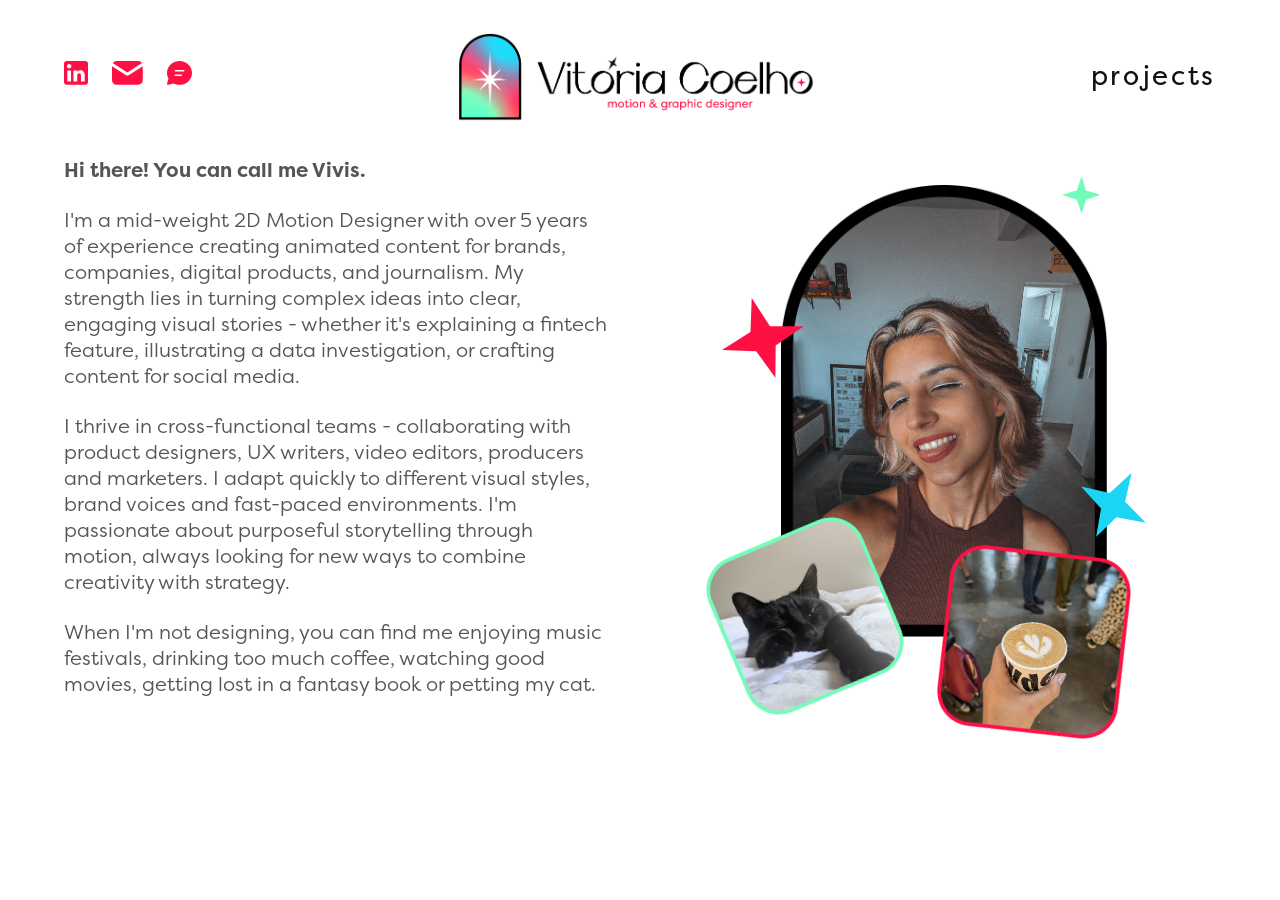
==== about.html @ 8d6faa3f "Initial commit with optimized assets" ====
<!DOCTYPE html>
<html lang="en">
<head>
  <meta charset="UTF-8">
  <meta name="viewport" content="width=device-width, initial-scale=1.0">
  <title>About | Vitoria Coelho</title>
  <link rel="stylesheet" href="style.css">
</head>
<body>
  <!-- Header / Navigation -->
  <header>
    <div class="social-icons">
      <a href="https://www.linkedin.com/in/vitoriacoelho" target="_blank" class="interactive">
        <img src="./ASSETS/VECTORS/icon_linkedin.svg" alt="LinkedIn">
      </a>
      <a href="mailto:vitoria.rcoelho@gmail.com" class="interactive">
        <img src="./ASSETS/VECTORS/icon_email.svg" alt="Email">
      </a>
      <a href="https://wa.me/5511913074747" target="_blank" class="interactive">
        <img src="./ASSETS/VECTORS/icon_message.svg" alt="Chat">
      </a>
    </div>
    <a href="index.html" class="logo">
      <img src="./ASSETS/IMAGES/logo site.png" alt="Vitoria Coelho Logo">
    </a>
    <nav>
      <a href="projects.html">Projects</a>
    </nav>
  </header>

  <main class="container">
    <section class="about-section">
      
      <!-- Text on the left -->
      <div class="about-text">
        <p class="intro-bold">Hi there! You can call me Vivis.</p>
        <p>I'm a mid-weight 2D Motion Designer with over 5 years of experience creating animated content for brands, companies, digital products, and journalism. My strength lies in turning complex ideas into clear, engaging visual stories - whether it's explaining a fintech feature, illustrating a data investigation, or crafting content for social media.</p>
        <p>I thrive in cross-functional teams - collaborating with product designers, UX writers, video editors, producers and marketers. I adapt quickly to different visual styles, brand voices and fast-paced environments. I'm passionate about purposeful storytelling through motion, always looking for new ways to combine creativity with strategy.</p>
        <p>When I'm not designing, you can find me enjoying music festivals, drinking too much coffee, watching good movies, getting lost in a fantasy book or petting my cat.</p>
        
      </div>
      
      <!-- Photos on the right -->
      <div class="about-images-container">
        <div class="collage-wrapper">
          <!-- Vitoria's photo at the back (upper on page via CSS) -->
          <img src="./ASSETS/IMAGES/photo_ABOUT-me.png" alt="Vitoria Coelho" class="img-vitoria interactive">
          
          <!-- Coffee and Cat photos overlapping at the foot -->
          <img src="./ASSETS/IMAGES/photo_ABOUT-Coffee.png" alt="Coffee" class="img-coffee interactive">
          <img src="./ASSETS/IMAGES/photo_ABOUT-Cat.png" alt="My Cat" class="img-cat interactive">
          
          <!-- Stars exactly placed based on reference coordinates -->
          <img src="./ASSETS/VECTORS/star_ABOUT-red.svg" alt="Star" class="star-deco star-red">
          <img src="./ASSETS/VECTORS/star_ABOUT-green.svg" alt="Star" class="star-deco star-green">
          <img src="./ASSETS/VECTORS/star_ABOUT-blue.svg" alt="Star" class="star-deco star-blue">
        </div>
      </div>
      
    </section>
  </main>

  <script src="main.js"></script>
</body>
</html>
---- style.css ----
@font-face {
  font-family: 'Filson Pro';
  src: url('./ASSETS/FONTS/FilsonProBook.otf') format('opentype');
  font-weight: 300;
  font-style: normal;
}

@font-face {
  font-family: 'Filson Pro';
  src: url('./ASSETS/FONTS/FilsonProRegular.otf') format('opentype');
  font-weight: 400;
  font-style: normal;
}

@font-face {
  font-family: 'Filson Pro';
  src: url('./ASSETS/FONTS/FilsonProMedium.otf') format('opentype');
  font-weight: 500;
  font-style: normal;
}

@font-face {
  font-family: 'Filson Pro';
  src: url('./ASSETS/FONTS/FilsonProBold.otf') format('opentype');
  font-weight: 700;
  font-style: normal;
}

@font-face {
  font-family: 'Filson Pro';
  src: url('./ASSETS/FONTS/FilsonProBlack.otf') format('opentype');
  font-weight: 800;
  font-style: normal;
}

:root {
  --accent-color: #FF1044;
  --bg-color: #ffffff;
  /* User requested white background */
  --text-color: #111111;
  --text-muted: #555555;
  --glass-bg: rgba(255, 255, 255, 0.6);
  --glass-border: rgba(0, 0, 0, 0.1);
  --font-main: 'Filson Pro', sans-serif;
  --transition: all 0.3s cubic-bezier(0.25, 0.8, 0.25, 1);
}

* {
  margin: 0;
  padding: 0;
  box-sizing: border-box;
}

body {
  font-family: var(--font-main);
  background-color: var(--bg-color);
  color: var(--text-color);
  overflow-x: hidden;
  line-height: 1.6;
  cursor: url('./ASSETS/VECTORS/Star_cursor.svg') 31 34, auto;
}

a,
button,
.interactive {
  cursor: url('./ASSETS/VECTORS/Star_cursor.svg') 31 34, pointer;
}

h1,
h2,
h3,
h4 {
  font-weight: 800;
  line-height: 1.1;
  text-transform: uppercase;
}

h1 {
  font-size: clamp(3rem, 8vw, 6rem);
  letter-spacing: -0.02em;
}

h2 {
  font-size: clamp(2rem, 5vw, 4rem);
}

p {
  font-size: clamp(1rem, 1.5vw, 1.2rem);
  font-weight: 400;
  color: var(--text-muted);
}

.container {
  padding: 90px 5% 50px;
  max-width: 1400px;
  margin: 0 auto;
}

/* Header / Nav */
header {
  position: fixed;
  top: 0;
  left: 0;
  width: 100%;
  padding: 2rem 5%;
  display: grid;
  grid-template-columns: 1fr auto 1fr;
  align-items: center;
  z-index: 100;
  /* Since background is white, we don't need difference blend mode unless requested */
  background: rgba(255, 255, 255, 0.9);
  backdrop-filter: blur(10px);
}

.logo {
  grid-column: 2;
  text-align: center;
  display: flex;
  justify-content: center;
  align-items: center;
  text-decoration: none;
}

.logo img {
  height: 90px;
  width: auto;
}

.social-icons {
  display: flex;
  gap: 1.5rem;
  align-items: center;
  grid-column: 1;
  justify-self: start;
}

.social-icons img {
  height: 24px;
  width: auto;
  transition: transform 0.3s ease;
}

.social-icons a:hover img {
  transform: scale(1.1);
}

nav {
  grid-column: 3;
  justify-self: end;
  display: flex;
  gap: 2rem;
}

nav a {
  font-family: 'Filson Pro', sans-serif;
  color: var(--text-color);
  text-decoration: none;
  font-weight: normal;
  text-transform: lowercase;
  font-size: 20pt;
  letter-spacing: 0.1em;
  transition: var(--transition);
  position: relative;
}

nav a::after {
  content: '';
  position: absolute;
  left: 0;
  bottom: -4px;
  width: 0%;
  height: 2px;
  background-color: var(--accent-color);
  transition: var(--transition);
}

nav a:hover::after {
  width: 100%;
}

nav a:hover {
  color: var(--accent-color);
}

/* Background Video */
.video-bg {
  position: fixed;
  top: 0;
  left: 0;
  width: 100vw;
  height: 100vh;
  object-fit: cover;
  z-index: -1;
}

/* Homepage Centered UI */
.homepage-center {
  position: absolute;
  top: 50%;
  left: 50%;
  transform: translate(-50%, -50%);
  display: flex;
  flex-direction: column;
  align-items: center;
  justify-content: center;
  text-align: center;
  z-index: 10;
}

.portal-link {
  display: flex;
  flex-direction: column;
  align-items: center;
  text-decoration: none;
  transition: transform 0.3s ease;
}

.portal-link:hover {
  transform: scale(1.05);
}

.portal-link img.click-me {
  margin-top: 1rem;
}

/* Projects Folder Layout */
.reel-container {
  width: 100%;
  max-width: 900px;
  margin: 0 auto 4rem auto;
  aspect-ratio: 16/9;
  border-radius: 12px;
  overflow: hidden;
  box-shadow: 0 10px 30px rgba(0, 0, 0, 0.1);
}

.reel-container video {
  width: 100%;
  height: 100%;
  object-fit: cover;
}

.folders-grid {
  display: grid;
  grid-template-columns: repeat(3, 1fr);
  gap: 4rem 2rem;
  max-width: 1920px;
  margin: 0 auto;
  padding-bottom: 5rem;
}

.folder-item {
  display: block;
  text-decoration: none;
  width: 100%;
  max-width: 500px;
  margin: 0 auto;
  position: relative;
  overflow: visible;
}

.folder-main {
  position: relative;
  width: 100%;
  display: flex;
  flex-direction: column;
  transition: transform 0.4s cubic-bezier(0.4, 0, 0.2, 1);
}

.folder-item:hover .folder-main {
  transform: scale(1.04);
}

.category-tag {
  position: absolute;
  bottom: calc(100% - 1px);
  right: 5%;
  width: 31.3%;
  aspect-ratio: 176 / 55;
  z-index: -1;
  transform: translateY(100%);
  opacity: 0;
  transition: all 0.4s cubic-bezier(0.4, 0, 0.2, 1);
}

.folder-item:hover .category-tag {
  transform: translateY(0);
  opacity: 1;
}

.category-tag img {
  width: 100%;
  height: 100%;
  display: block;
}

.category-tag span {
  position: absolute;
  top: 50%;
  left: 50%;
  transform: translate(-50%, -50%);
  color: #FF1044;
  font-weight: 700;
  font-size: clamp(0.6rem, 0.8vw, 0.9rem);
  white-space: nowrap;
}

.name-tag {
  position: relative;
  width: 58.5%;
  aspect-ratio: 329 / 57;
  z-index: 3;
  margin-bottom: -1px;
}

.name-tag img {
  width: 100%;
  height: 100%;
  display: block;
}

.name-tag span {
  position: absolute;
  top: 50%;
  left: 50%;
  transform: translate(-50%, -50%);
  color: #ffffff;
  font-family: 'Filson Pro', sans-serif;
  font-weight: 700;
  font-size: clamp(0.55rem, 0.8vw, 0.95rem);
  white-space: nowrap;
}

.folder-body {
  position: relative;
  width: 100%;
  aspect-ratio: 562 / 366;
  z-index: 3;
}

.folder-shape-bg {
  position: absolute;
  top: 0;
  left: 0;
  width: 100%;
  height: 100%;
  display: block;
  z-index: 1;
  filter: drop-shadow(0px 10px 15px rgba(0, 0, 0, 0.1));
}

.folder-thumb-container {
  position: absolute;
  top: 1px;
  left: 1px;
  width: calc(100% - 2px);
  height: calc(100% - 2px);
  z-index: 2;
  -webkit-mask-image: url('./ASSETS/VECTORS/folder_shape.svg');
  -webkit-mask-size: 100% 100%;
  mask-image: url('./ASSETS/VECTORS/folder_shape.svg');
  mask-size: 100% 100%;
}

.folder-thumb-container img {
  width: 100%;
  height: 100%;
  object-fit: cover;
}

/* About Page composition */
.about-section {
  display: grid;
  grid-template-columns: 1fr 1fr;
  gap: 4rem;
  padding-top: 7.5vh;
  align-items: flex-start;
}

/* Left: text */
.about-text {
  text-align: left;
}

.about-text h1 {
  color: var(--accent-color);
  margin-bottom: 1.5rem;
}

.about-text p {
  font-size: 15pt;
  font-weight: 300;
  margin-bottom: 1.5rem;
  line-height: 1.3;
}

.about-text p.intro-bold {
  font-weight: 700;
}

/* Right: image collage */
.about-images-container {
  width: 100%;
  display: flex;
  justify-content: center;
  align-items: flex-start;
}

.collage-wrapper {
  position: relative;
  width: 60%;
  margin-top: 5%;
  overflow: visible;
}

.img-vitoria {
  position: relative;
  width: 100%;
  border-radius: 20px;
  z-index: 1;
  display: block;
}

.img-cat {
  position: absolute;
  bottom: -16%;
  left: -21%;
  width: 57%;
  border-radius: 12px;
  z-index: 5;
  transform: rotate(-10deg);
  transition: transform 0.3s ease;
}

.img-cat:hover {
  transform: rotate(-10deg) scale(1.08);
  z-index: 10;
}

.img-coffee {
  position: absolute;
  bottom: -24%;
  right: -9%;
  width: 63%;
  border-radius: 12px;
  z-index: 6;
  transform: rotate(-8deg);
  transition: transform 0.3s ease;
}

.img-coffee:hover {
  transform: rotate(0deg) scale(1.08);
  z-index: 10;
}

.star-deco {
  position: absolute;
  z-index: 3;
  transition: transform 0.5s ease-in-out;
}

.star-deco:hover {
  transform: rotate(360deg);
}

/* Extracted from SVG coordinates */
.star-red {
  width: 25%;
  top: 25%;
  left: -18%;
}

.star-green {
  width: 12%;
  top: -2%;
  right: 2%;
}

.star-blue {
  width: 20%;
  bottom: 22%;
  right: -12%;
}

/* Responsive */
@media (max-width: 768px) {
  .about-section {
    grid-template-columns: 1fr;
  }

  .about-images-container {
    min-height: 500px;
    margin-top: 2rem;
  }

  .img-vitoria {
    top: 200px;
  }
}
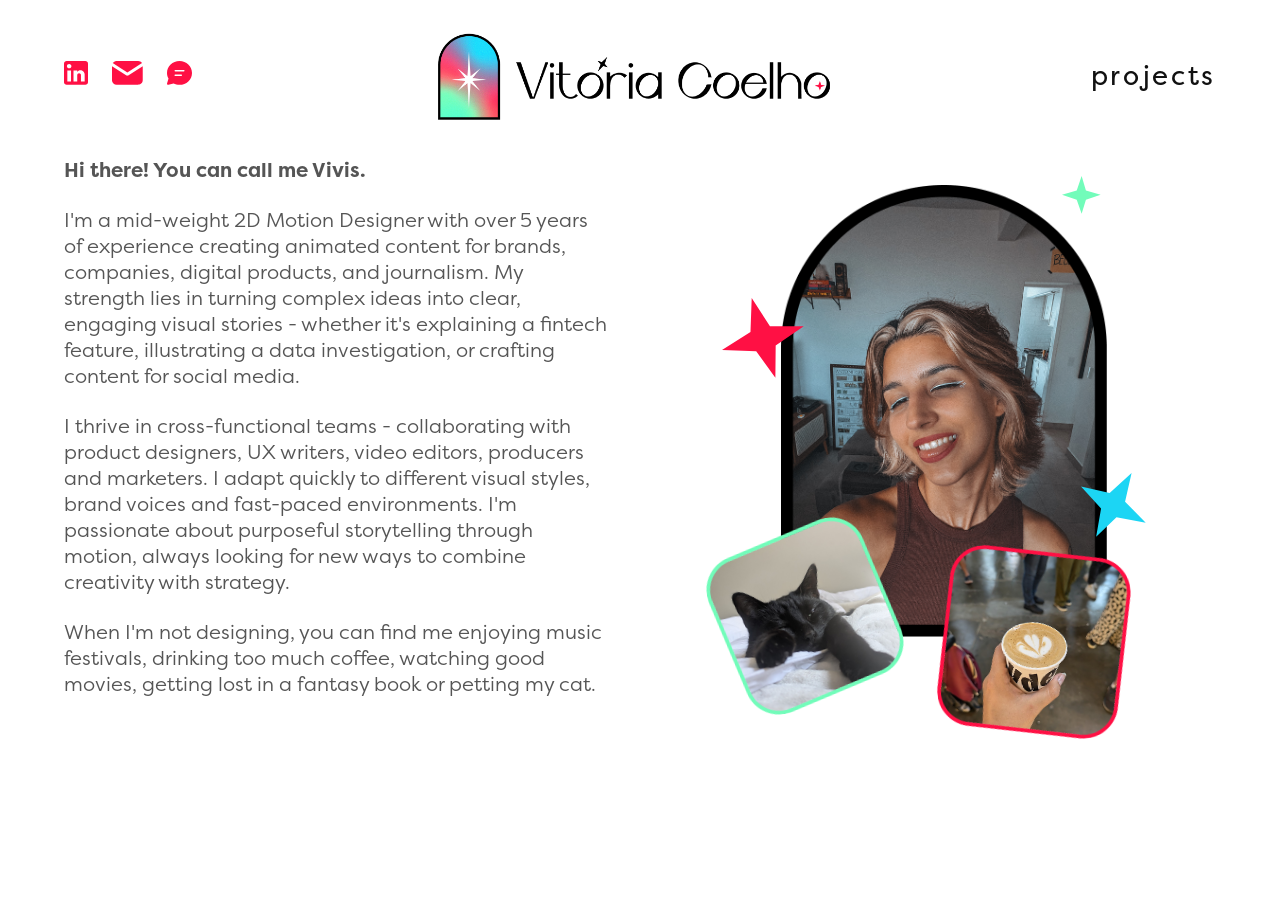
==== commit a7103284: "Update layouts, media grids, and video controls" ====
--- a/about.html
+++ b/about.html
@@ -20,7 +20,7 @@
         <img src="./ASSETS/VECTORS/icon_message.svg" alt="Chat">
       </a>
     </div>
-    <a href="index.html" class="logo">
+    <a href="projects.html" class="logo">
       <img src="./ASSETS/IMAGES/logo site.png" alt="Vitoria Coelho Logo">
     </a>
     <nav>
--- a/style.css
+++ b/style.css
@@ -496,4 +496,124 @@
   .img-vitoria {
     top: 200px;
   }
+}
+
+/* Project Page Layout */
+.project-page-section {
+  padding-top: 7.5vh;
+  padding-bottom: 5vh;
+  display: flex;
+  flex-direction: column;
+  align-items: center;
+}
+
+.project-main-title {
+  font-size: clamp(1.875rem, 4vw, 3.375rem);
+  text-transform: none;
+  color: var(--text-color);
+  margin-bottom: 3rem;
+  font-weight: 800;
+  text-align: center;
+}
+
+.project-info-layout {
+  display: flex;
+  width: 100%;
+  gap: 24px;
+  margin-bottom: 4rem;
+  align-items: stretch;
+}
+
+.project-details-box {
+  flex: 1;
+  position: relative;
+  background: url('./ASSETS/VECTORS/boundingBox_PROJECTS.svg') no-repeat center;
+  background-size: 100% 100%;
+  min-height: 220px;
+  display: flex;
+  align-items: center;
+}
+
+.details-content {
+  padding: 30px 40px;
+  width: 100%;
+}
+
+.details-content p {
+  color: var(--text-color);
+  font-size: clamp(0.85rem, 1vw, 1rem);
+  margin-bottom: 0.8rem;
+  line-height: 1.4;
+}
+
+.details-content p strong {
+  font-weight: 700;
+}
+
+.project-browser-box {
+  flex: 2;
+  position: relative;
+  background: url('./ASSETS/VECTORS/boxBrowser_PROJECTS.svg') no-repeat center;
+  background-size: 100% 100%;
+  min-height: 220px;
+}
+
+.browser-content {
+  padding: 50px 40px 30px 40px; 
+  width: 100%;
+  height: 100%;
+  display: flex;
+  align-items: center;
+}
+
+.browser-content p {
+  color: var(--text-color);
+  font-size: clamp(0.85rem, 1vw, 1rem);
+  line-height: 1.6;
+}
+
+.project-media-grid {
+  width: 100%;
+  display: grid;
+  grid-template-columns: repeat(2, 1fr);
+  gap: 24px;
+}
+
+.media-item {
+  background: #D9D9D9;
+  border-radius: 16px;
+  overflow: hidden;
+  width: 100%;
+  aspect-ratio: 16 / 9; /* gives nice rectangular proportions */
+}
+
+.media-item.full-width {
+  grid-column: 1 / -1;
+  aspect-ratio: 16 / 9; /* 1920x1080 aspect ratio */
+}
+
+/* Specific Layouts */
+.project-media-grid.layout-hero-left {
+  grid-template-columns: 1fr 1fr 1fr;
+}
+.layout-hero-left .media-item:first-child {
+  grid-column: 1 / 2;
+  grid-row: 1 / 3;
+  aspect-ratio: auto;
+  height: 100%;
+}
+.layout-hero-left .media-item {
+  aspect-ratio: 16 / 9;
+}
+
+@media (max-width: 900px) {
+  .project-info-layout {
+    flex-direction: column;
+  }
+  .project-media-grid {
+    grid-template-columns: 1fr;
+  }
+  .media-item.full-width {
+    aspect-ratio: 16 / 9;
+  }
 }
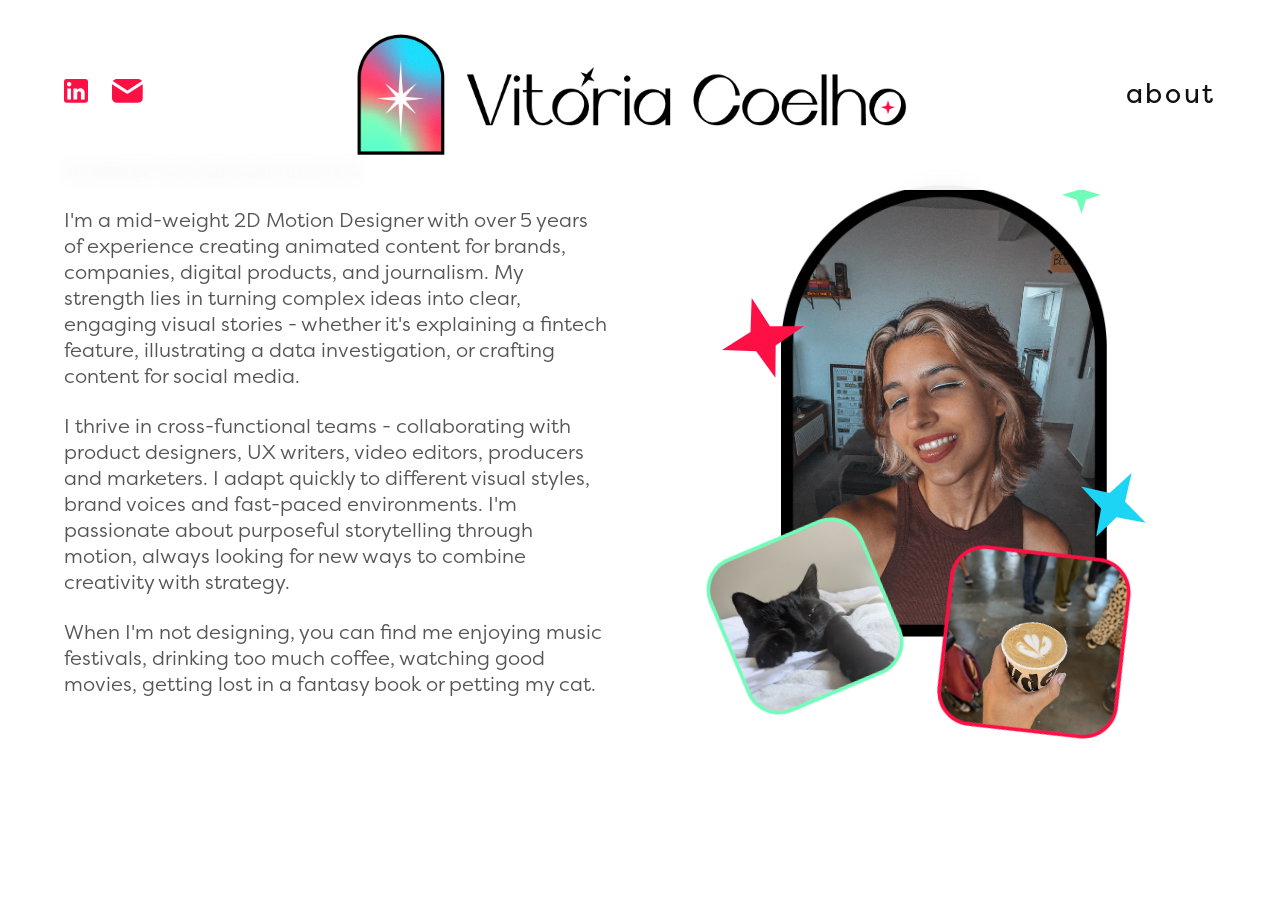
==== commit be20abe2: "feat: mobile responsive overhaul — CSS browser box, scroll animations, layout fixes - Recreated brow" ====
--- a/about.html
+++ b/about.html
@@ -13,20 +13,38 @@
       <a href="https://www.linkedin.com/in/vitoriacoelho" target="_blank" class="interactive">
         <img src="./ASSETS/VECTORS/icon_linkedin.svg" alt="LinkedIn">
       </a>
-      <a href="mailto:vitoria.rcoelho@gmail.com" class="interactive">
+      <a href="#" onclick="copyEmail(event)" class="interactive email-copy-container">
         <img src="./ASSETS/VECTORS/icon_email.svg" alt="Email">
-      </a>
-      <a href="https://wa.me/5511913074747" target="_blank" class="interactive">
-        <img src="./ASSETS/VECTORS/icon_message.svg" alt="Chat">
+        <img src="./ASSETS/IMAGES/Popup-email.svg" alt="Email Copied" class="email-tooltip">
       </a>
     </div>
     <a href="projects.html" class="logo">
       <img src="./ASSETS/IMAGES/logo site.png" alt="Vitoria Coelho Logo">
     </a>
-    <nav>
+    <nav class="desktop-nav">
+      <a href="about.html">About</a>
+    </nav>
+    
+    <!-- Hamburger Menu Toggle -->
+    <button class="hamburger-menu" aria-label="Toggle Menu" onclick="toggleMobileMenu()">
+      <span></span>
+      <span></span>
+      <span></span>
+    </button>
+  </header>
+
+  <!-- Mobile Drawer -->
+  <div class="mobile-drawer" id="mobile-drawer">
+    <button class="close-drawer" onclick="toggleMobileMenu()" aria-label="Close Menu">&times;</button>
+    <nav class="mobile-nav">
       <a href="projects.html">Projects</a>
+      <a href="https://www.linkedin.com/in/vitoriacoelho" target="_blank" class="interactive">LinkedIn</a>
+      <a href="#" onclick="copyEmail(event)" class="interactive email-copy-container-mobile">
+        vitoria.rcoelho@gmail.com
+        <img src="./ASSETS/IMAGES/Popup-email.svg" alt="Email Copied" class="email-tooltip">
+      </a>
     </nav>
-  </header>
+  </div>
 
   <main class="container">
     <section class="about-section">
--- a/style.css
+++ b/style.css
@@ -122,7 +122,7 @@
 }
 
 .logo img {
-  height: 90px;
+  height: 126px; /* 40% bigger */
   width: auto;
 }
 
@@ -140,8 +140,31 @@
   transition: transform 0.3s ease;
 }
 
-.social-icons a:hover img {
+.social-icons a:hover {
   transform: scale(1.1);
+}
+
+.email-copy-container {
+  position: relative;
+}
+
+.email-tooltip {
+  position: absolute;
+  top: 130%;
+  left: 50%;
+  transform: translate(-50%, 15px);
+  height: 40px;
+  width: auto;
+  opacity: 0;
+  visibility: hidden;
+  transition: opacity 0.4s ease, transform 0.4s ease, visibility 0.4s ease;
+  pointer-events: none;
+}
+
+.email-tooltip.show {
+  opacity: 1;
+  visibility: visible;
+  transform: translate(-50%, 0);
 }
 
 nav {
@@ -220,7 +243,7 @@
 }
 
 .portal-link img.click-me {
-  margin-top: 1rem;
+  margin-bottom: 1rem;
 }
 
 /* Projects Folder Layout */
@@ -482,19 +505,220 @@
   right: -12%;
 }
 
+/* Hamburger Menu (Hidden by default on desktop) */
+.hamburger-menu {
+  display: none;
+  flex-direction: column;
+  justify-content: space-between;
+  width: 45px;
+  height: 45px;
+  background-color: #FF1044;
+  border: none;
+  cursor: pointer;
+  z-index: 1100;
+  grid-column: 3;
+  justify-self: end;
+  padding: 12px 10px;
+  border-radius: 8px;
+}
+
+.hamburger-menu span {
+  width: 100%;
+  height: 3px;
+  background-color: #FFFFFF;
+  transition: all 0.3s ease;
+  border-radius: 2px;
+}
+
+.hamburger-menu.is-open span:nth-child(1) {
+  transform: translateY(9px) rotate(45deg);
+}
+
+.hamburger-menu.is-open span:nth-child(2) {
+  opacity: 0;
+}
+
+.hamburger-menu.is-open span:nth-child(3) {
+  transform: translateY(-9px) rotate(-45deg);
+}
+
+/* Mobile Drawer */
+.mobile-drawer {
+  position: fixed;
+  top: 0;
+  right: -100%;
+  width: 100%;
+  height: 100vh;
+  background: rgba(255, 255, 255, 0.75);
+  /* 20% more transparent */
+  backdrop-filter: blur(25px);
+  /* Increased blur */
+  z-index: 1050;
+  display: flex;
+  flex-direction: column;
+  justify-content: center;
+  align-items: center;
+  transition: right 0.4s ease-in-out;
+}
+
+.mobile-drawer.is-open {
+  right: 0;
+}
+
+.close-drawer {
+  position: absolute;
+  top: 1.5rem;
+  right: 5%;
+  background: transparent;
+  border: none;
+  font-size: 3rem;
+  color: var(--text-color);
+  cursor: pointer;
+  z-index: 1100;
+  transition: color 0.3s ease;
+}
+
+.close-drawer:active {
+  color: #FF1044;
+}
+
+.mobile-nav {
+  display: flex;
+  flex-direction: column;
+  align-items: center;
+  gap: 2rem;
+}
+
+.mobile-nav a {
+  font-size: 1.28rem;
+  /* 20% smaller */
+  color: var(--text-color);
+  text-decoration: none;
+  font-weight: 400;
+  /* Regular */
+  transition: color 0.3s ease, transform 0.3s ease;
+}
+
+.mobile-nav a:active {
+  color: #FF1044;
+}
+
+.email-copy-container-mobile {
+  position: relative;
+}
+
 /* Responsive */
 @media (max-width: 768px) {
+
+  /* Hide Desktop elements */
+  .social-icons,
+  .desktop-nav {
+    display: none;
+  }
+
+  /* Show Hamburger */
+  .hamburger-menu {
+    display: flex;
+  }
+
+  .logo img {
+    height: 36px;
+    /* 20% bigger than previous mobile size */
+  }
+
+  /* Homepage Portal */
+  .portal-link img {
+    height: 212px;
+    /* 15% smaller than 250px */
+  }
+
+  /* Projects Grid (Main Page) */
+  .folders-grid {
+    grid-template-columns: 1fr; /* 1 column */
+    gap: 12px 8px; /* Reduced by 50% */
+  }
+
+
+  .name-tag span {
+    font-size: 12px;
+    white-space: nowrap;
+  }
+
+  .folder-item.is-visible .category-tag {
+    transform: translateY(0);
+    opacity: 1;
+  }
+
+  /* About Page Mobile */
   .about-section {
     grid-template-columns: 1fr;
   }
 
+  .about-text p {
+    font-size: 14px;
+    /* Reduced text size */
+  }
+
   .about-images-container {
-    min-height: 500px;
-    margin-top: 2rem;
-  }
-
-  .img-vitoria {
-    top: 200px;
+    margin-top: 0;
+    min-height: auto;
+  }
+
+  /* Project Page Boxes and Media adjustments */
+  .project-info-layout {
+    flex-direction: column;
+    gap: 8px;
+  }
+
+  .project-details-box {
+    background-size: cover;
+    min-height: auto;
+    width: 100%;
+  }
+
+  .project-browser-box {
+    background: none;
+    border: 1px solid #1CD5F4;
+    border-radius: 25px;
+    width: 100%;
+    min-height: auto;
+    overflow: hidden;
+  }
+
+  .project-browser-box::before {
+    content: '';
+    display: block;
+    width: 100%;
+    height: 38px;
+    background-color: #1CD5F4;
+    background-image:
+      radial-gradient(circle at 28.5px 19px, #FF1044 6.5px, transparent 6.5px),
+      radial-gradient(circle at 50.5px 19px, #F3FF89 6.5px, transparent 6.5px),
+      radial-gradient(circle at 72.5px 19px, #72FCBA 6.5px, transparent 6.5px);
+  }
+
+  .details-content {
+    padding: 20px 25px;
+  }
+
+  .browser-content {
+    padding: 20px 25px;
+  }
+
+  .project-main-title {
+    font-weight: 700;
+    margin-bottom: 2rem;
+  }
+
+  /* Make sure grids break down to 1 column */
+  .project-media-grid {
+    grid-template-columns: 1fr;
+  }
+
+  .layout-hero-left .media-item:first-child {
+    grid-column: 1 / -1;
+    grid-row: auto;
+    aspect-ratio: 16 / 9;
   }
 }
 
@@ -559,7 +783,7 @@
 }
 
 .browser-content {
-  padding: 50px 40px 30px 40px; 
+  padding: 50px 40px 30px 40px;
   width: 100%;
   height: 100%;
   display: flex;
@@ -584,24 +808,28 @@
   border-radius: 16px;
   overflow: hidden;
   width: 100%;
-  aspect-ratio: 16 / 9; /* gives nice rectangular proportions */
+  aspect-ratio: 16 / 9;
+  /* gives nice rectangular proportions */
 }
 
 .media-item.full-width {
   grid-column: 1 / -1;
-  aspect-ratio: 16 / 9; /* 1920x1080 aspect ratio */
+  aspect-ratio: 16 / 9;
+  /* 1920x1080 aspect ratio */
 }
 
 /* Specific Layouts */
 .project-media-grid.layout-hero-left {
   grid-template-columns: 1fr 1fr 1fr;
 }
+
 .layout-hero-left .media-item:first-child {
   grid-column: 1 / 2;
   grid-row: 1 / 3;
   aspect-ratio: auto;
   height: 100%;
 }
+
 .layout-hero-left .media-item {
   aspect-ratio: 16 / 9;
 }
@@ -610,10 +838,37 @@
   .project-info-layout {
     flex-direction: column;
   }
+
   .project-media-grid {
     grid-template-columns: 1fr;
   }
+
   .media-item.full-width {
     aspect-ratio: 16 / 9;
   }
+
+  .project-browser-box {
+    background: none;
+    border: 1px solid #1CD5F4;
+    border-radius: 25px;
+    width: 100%;
+    min-height: auto;
+    overflow: hidden;
+  }
+
+  .project-browser-box::before {
+    content: '';
+    display: block;
+    width: 100%;
+    height: 38px;
+    background-color: #1CD5F4;
+    background-image:
+      radial-gradient(circle at 28.5px 19px, #FF1044 6.5px, transparent 6.5px),
+      radial-gradient(circle at 50.5px 19px, #F3FF89 6.5px, transparent 6.5px),
+      radial-gradient(circle at 72.5px 19px, #72FCBA 6.5px, transparent 6.5px);
+  }
+
+  .browser-content {
+    padding: 20px 25px;
+  }
 }
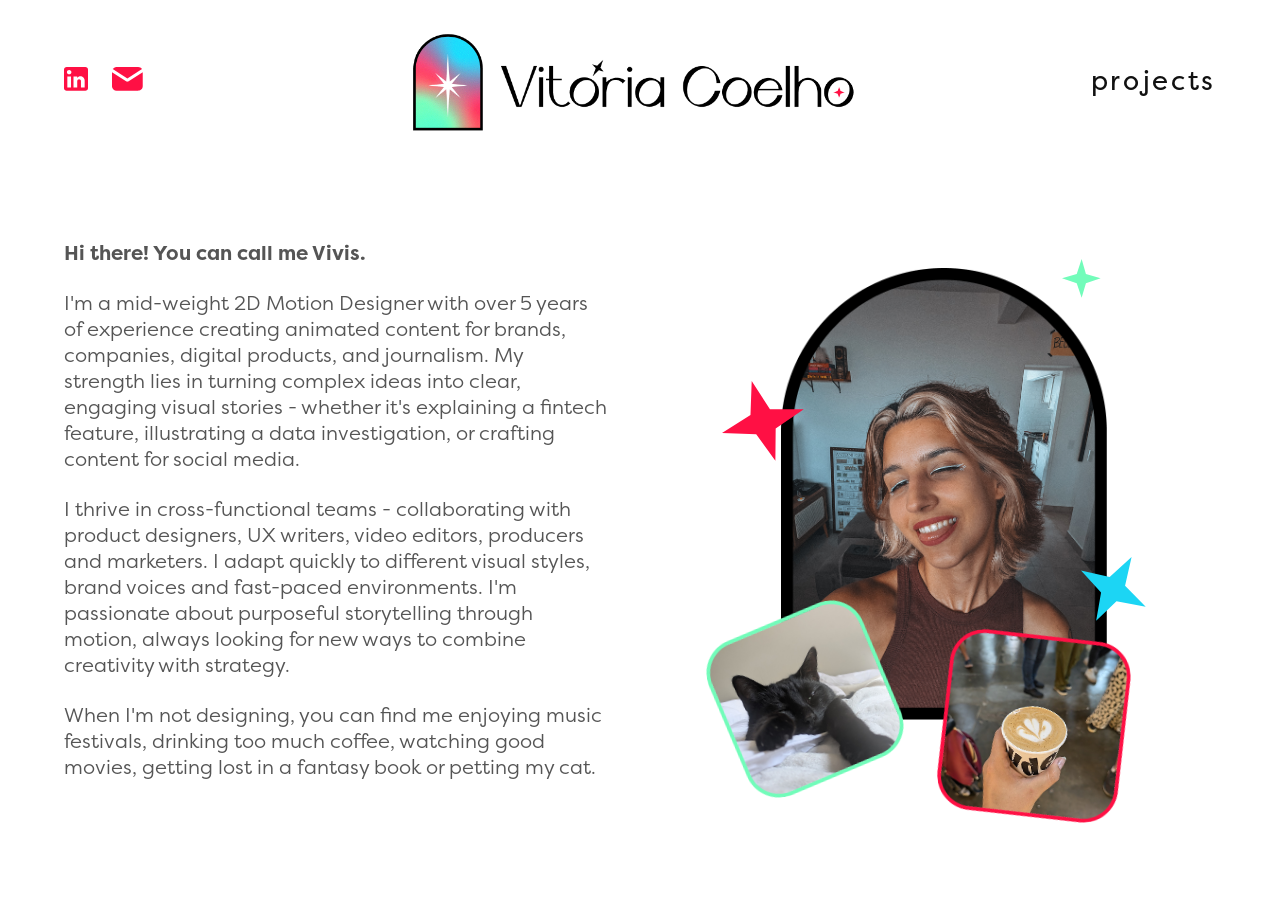
==== commit b3352a6a: "Update layout spacing, category tags and project titles" ====
--- a/about.html
+++ b/about.html
@@ -22,7 +22,7 @@
       <img src="./ASSETS/IMAGES/logo site.png" alt="Vitoria Coelho Logo">
     </a>
     <nav class="desktop-nav">
-      <a href="about.html">About</a>
+      <a href="projects.html">Projects</a>
     </nav>
     
     <!-- Hamburger Menu Toggle -->
--- a/style.css
+++ b/style.css
@@ -91,7 +91,7 @@
 }
 
 .container {
-  padding: 90px 5% 50px;
+  padding: calc(241px - 7.5vh) 5% 50px;
   max-width: 1400px;
   margin: 0 auto;
 }
@@ -122,7 +122,7 @@
 }
 
 .logo img {
-  height: 126px; /* 40% bigger */
+  height: 101px;
   width: auto;
 }
 
@@ -324,8 +324,11 @@
   transform: translate(-50%, -50%);
   color: #FF1044;
   font-weight: 700;
-  font-size: clamp(0.6rem, 0.8vw, 0.9rem);
+  font-size: clamp(0.6rem, 0.8vw, 0.78rem);
   white-space: nowrap;
+  max-width: 90%;
+  overflow: hidden;
+  text-overflow: ellipsis;
 }
 
 .name-tag {
@@ -349,9 +352,12 @@
   transform: translate(-50%, -50%);
   color: #ffffff;
   font-family: 'Filson Pro', sans-serif;
-  font-weight: 700;
-  font-size: clamp(0.55rem, 0.8vw, 0.95rem);
+  font-weight: 450;
+  font-size: clamp(0.55rem, 0.8vw, 0.78rem);
   white-space: nowrap;
+  max-width: 90%;
+  overflow: hidden;
+  text-overflow: ellipsis;
 }
 
 .folder-body {
@@ -610,6 +616,9 @@
 /* Responsive */
 @media (max-width: 768px) {
 
+  .container {
+    padding: 90px 5% 50px;
+  }
   /* Hide Desktop elements */
   .social-icons,
   .desktop-nav {
@@ -622,8 +631,7 @@
   }
 
   .logo img {
-    height: 36px;
-    /* 20% bigger than previous mobile size */
+    height: 48px;
   }
 
   /* Homepage Portal */
@@ -634,8 +642,10 @@
 
   /* Projects Grid (Main Page) */
   .folders-grid {
-    grid-template-columns: 1fr; /* 1 column */
-    gap: 12px 8px; /* Reduced by 50% */
+    grid-template-columns: 1fr;
+    /* 1 column */
+    gap: 12px 8px;
+    /* Reduced by 50% */
   }
 
 
@@ -652,6 +662,7 @@
   /* About Page Mobile */
   .about-section {
     grid-template-columns: 1fr;
+    gap: 2rem;
   }
 
   .about-text p {
@@ -676,27 +687,6 @@
     width: 100%;
   }
 
-  .project-browser-box {
-    background: none;
-    border: 1px solid #1CD5F4;
-    border-radius: 25px;
-    width: 100%;
-    min-height: auto;
-    overflow: hidden;
-  }
-
-  .project-browser-box::before {
-    content: '';
-    display: block;
-    width: 100%;
-    height: 38px;
-    background-color: #1CD5F4;
-    background-image:
-      radial-gradient(circle at 28.5px 19px, #FF1044 6.5px, transparent 6.5px),
-      radial-gradient(circle at 50.5px 19px, #F3FF89 6.5px, transparent 6.5px),
-      radial-gradient(circle at 72.5px 19px, #72FCBA 6.5px, transparent 6.5px);
-  }
-
   .details-content {
     padding: 20px 25px;
   }
@@ -724,7 +714,7 @@
 
 /* Project Page Layout */
 .project-page-section {
-  padding-top: 7.5vh;
+  padding-top: 5.76vh;
   padding-bottom: 5vh;
   display: flex;
   flex-direction: column;
@@ -736,7 +726,7 @@
   text-transform: none;
   color: var(--text-color);
   margin-bottom: 3rem;
-  font-weight: 800;
+  font-weight: 450;
   text-align: center;
 }
 
@@ -777,15 +767,27 @@
 .project-browser-box {
   flex: 2;
   position: relative;
-  background: url('./ASSETS/VECTORS/boxBrowser_PROJECTS.svg') no-repeat center;
-  background-size: 100% 100%;
-  min-height: 220px;
+  background: none;
+  border: 1px solid #1CD5F4;
+  border-radius: 25px;
+  overflow: hidden;
+}
+
+.project-browser-box::before {
+  content: '';
+  display: block;
+  width: 100%;
+  height: 38px;
+  background-color: #1CD5F4;
+  background-image:
+    radial-gradient(circle at 28.5px 19px, #FF1044 6.5px, transparent 6.5px),
+    radial-gradient(circle at 50.5px 19px, #F3FF89 6.5px, transparent 6.5px),
+    radial-gradient(circle at 72.5px 19px, #72FCBA 6.5px, transparent 6.5px);
 }
 
 .browser-content {
-  padding: 50px 40px 30px 40px;
-  width: 100%;
-  height: 100%;
+  padding: 30px 40px;
+  width: 100%;
   display: flex;
   align-items: center;
 }
@@ -843,32 +845,36 @@
     grid-template-columns: 1fr;
   }
 
+  .project-media-grid.layout-hero-left {
+    grid-template-columns: 1fr;
+  }
+
+  .layout-hero-left .media-item:first-child {
+    grid-column: auto;
+    grid-row: auto;
+    height: auto;
+  }
+
+  .layout-hero-left .media-item {
+    aspect-ratio: auto;
+  }
+
   .media-item.full-width {
     aspect-ratio: 16 / 9;
   }
 
-  .project-browser-box {
-    background: none;
-    border: 1px solid #1CD5F4;
-    border-radius: 25px;
-    width: 100%;
-    min-height: auto;
-    overflow: hidden;
-  }
-
-  .project-browser-box::before {
-    content: '';
-    display: block;
-    width: 100%;
-    height: 38px;
-    background-color: #1CD5F4;
-    background-image:
-      radial-gradient(circle at 28.5px 19px, #FF1044 6.5px, transparent 6.5px),
-      radial-gradient(circle at 50.5px 19px, #F3FF89 6.5px, transparent 6.5px),
-      radial-gradient(circle at 72.5px 19px, #72FCBA 6.5px, transparent 6.5px);
-  }
-
   .browser-content {
     padding: 20px 25px;
   }
+
+  .project-page-section {
+    padding-top: 4vh;
+  }
+}
+
+/* Widescreen ONLY */
+@media (min-width: 1560px) {
+  .category-tag span {
+    font-size: 0.55rem;
+  }
 }
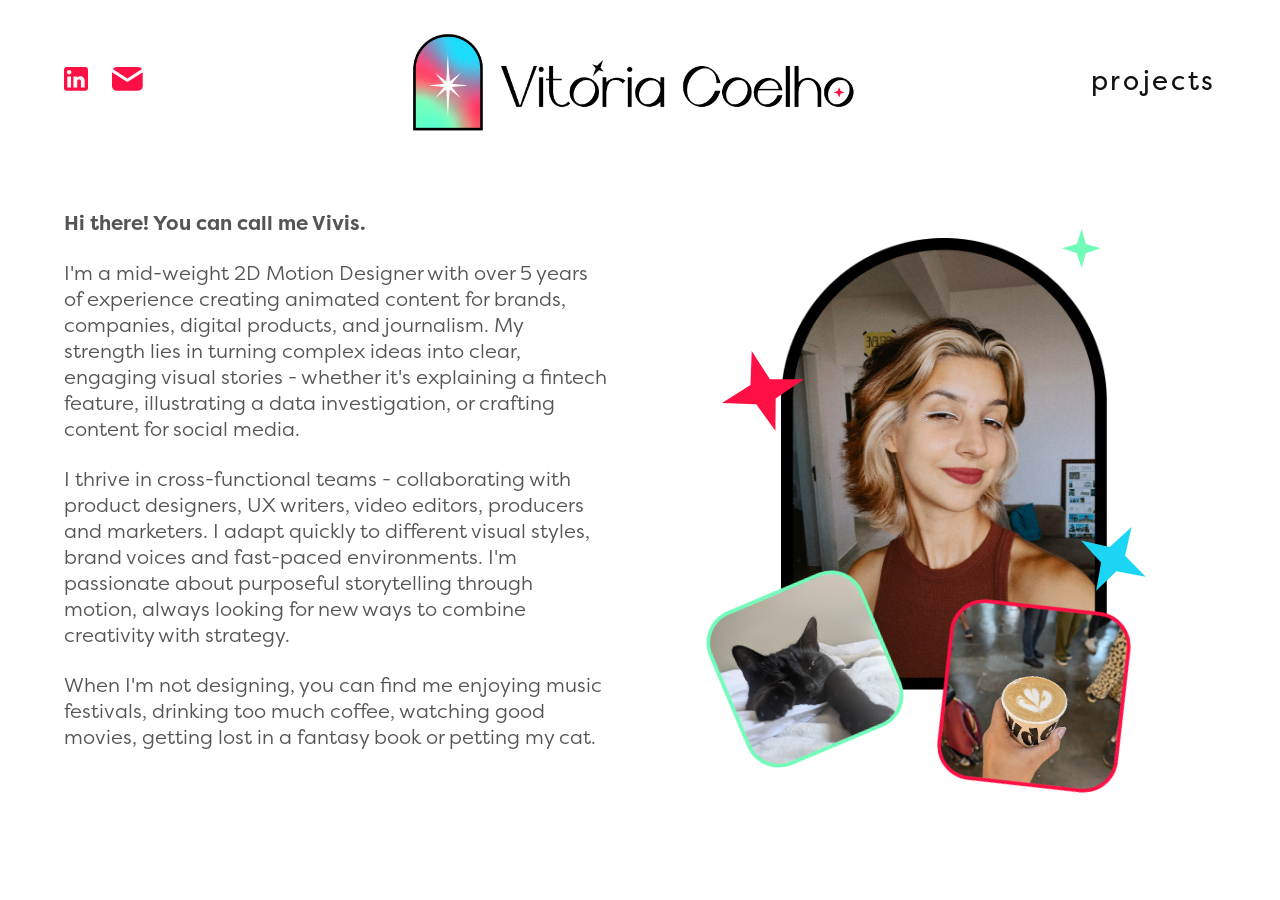
==== commit 85937de6: "Fix browser caching issue for updated About Me photo" ====
--- a/about.html
+++ b/about.html
@@ -62,7 +62,7 @@
       <div class="about-images-container">
         <div class="collage-wrapper">
           <!-- Vitoria's photo at the back (upper on page via CSS) -->
-          <img src="./ASSETS/IMAGES/photo_ABOUT-me.png" alt="Vitoria Coelho" class="img-vitoria interactive">
+          <img src="./ASSETS/IMAGES/photo_ABOUT-me.png?v=2" alt="Vitoria Coelho" class="img-vitoria interactive">
           
           <!-- Coffee and Cat photos overlapping at the foot -->
           <img src="./ASSETS/IMAGES/photo_ABOUT-Coffee.png" alt="Coffee" class="img-coffee interactive">
--- a/style.css
+++ b/style.css
@@ -91,7 +91,7 @@
 }
 
 .container {
-  padding: calc(241px - 7.5vh) 5% 50px;
+  padding: calc(211px - 7.5vh) 5% 50px;
   max-width: 1400px;
   margin: 0 auto;
 }
@@ -262,11 +262,15 @@
   height: 100%;
   object-fit: cover;
 }
+.projects-reel-section {
+  padding-top: 7.5vh;
+  text-align: center;
+}
 
 .folders-grid {
   display: grid;
   grid-template-columns: repeat(3, 1fr);
-  gap: 4rem 2rem;
+  gap: 2rem 2rem;
   max-width: 1920px;
   margin: 0 auto;
   padding-bottom: 5rem;
@@ -872,6 +876,35 @@
   }
 }
 
+/* iPad Pro / Tablet Optimizations */
+@media (min-width: 769px) and (max-width: 1200px) {
+  .container {
+    padding-top: calc(188px + 2.5vh);
+  }
+  .project-page-section,
+  .projects-reel-section,
+  .about-section {
+    padding-top: 0;
+  }
+  .project-page nav a {
+    font-size: 12pt;
+  }
+  .about-text p {
+    font-size: 12pt;
+  }
+  .folders-grid {
+    grid-template-columns: repeat(2, 1fr);
+    gap: 2rem 1.2rem;
+  }
+  .name-tag span {
+    font-size: 0.72rem;
+  }
+  .folder-item.is-visible .category-tag {
+    transform: translateY(0);
+    opacity: 1;
+  }
+}
+
 /* Widescreen ONLY */
 @media (min-width: 1560px) {
   .category-tag span {
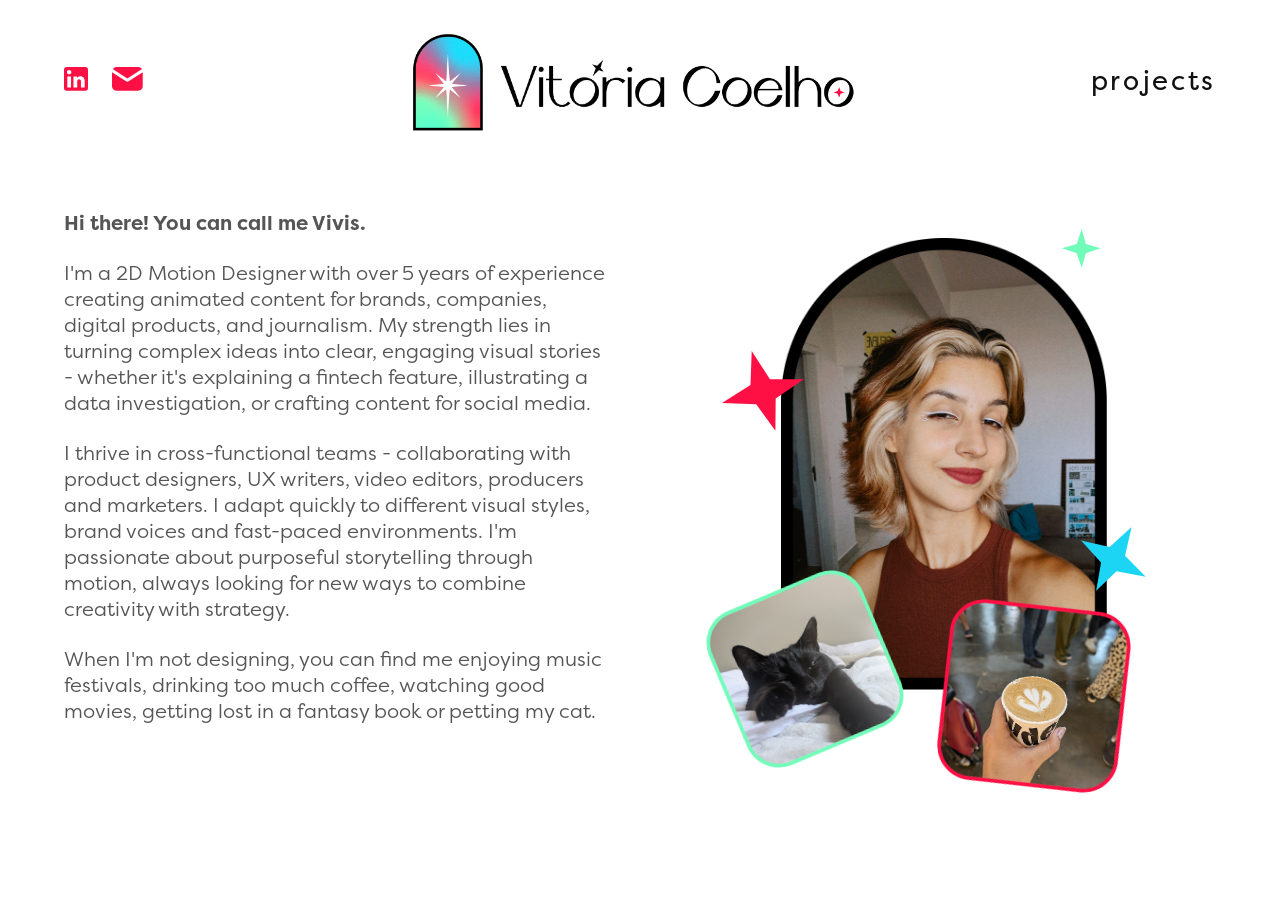
==== commit 9f6041a4: "Fix Heartchain layout grid and adjust CSS aspect-ratio" ====
--- a/about.html
+++ b/about.html
@@ -1,11 +1,28 @@
 <!DOCTYPE html>
 <html lang="en">
+
 <head>
   <meta charset="UTF-8">
   <meta name="viewport" content="width=device-width, initial-scale=1.0">
   <title>About | Vitoria Coelho</title>
   <link rel="stylesheet" href="style.css">
+
+  <link rel="icon" type="image/png" href="./ASSETS/IMAGES/favicon.png">
+  <!-- Open Graph / Social Sharing Data -->
+  <meta property="og:title" content="Vitoria Coelho | Motion Designer">
+  <meta property="og:description"
+    content="Vitoria Coelho, 2D Motion Designer, brazilian motion and graphic designer - available worldwide.">
+  <meta property="og:image" content="https://www.vitoriacoelho.work/ASSETS/IMAGES/miniature_site.png">
+  <meta property="og:url" content="https://www.vitoriacoelho.work/about.html">
+  <meta property="og:type" content="website">
+  <!-- Twitter Card -->
+  <meta name="twitter:card" content="summary_large_image">
+  <meta name="twitter:title" content="Vitoria Coelho | Motion Designer">
+  <meta name="twitter:description"
+    content="Vitoria Coelho, 2D Motion Designer, brazilian motion and graphic designer - available worldwide.">
+  <meta name="twitter:image" content="https://www.vitoriacoelho.work/ASSETS/IMAGES/miniature_site.png">
 </head>
+
 <body>
   <!-- Header / Navigation -->
   <header>
@@ -24,7 +41,7 @@
     <nav class="desktop-nav">
       <a href="projects.html">Projects</a>
     </nav>
-    
+
     <!-- Hamburger Menu Toggle -->
     <button class="hamburger-menu" aria-label="Toggle Menu" onclick="toggleMobileMenu()">
       <span></span>
@@ -48,36 +65,44 @@
 
   <main class="container">
     <section class="about-section">
-      
+
       <!-- Text on the left -->
       <div class="about-text">
         <p class="intro-bold">Hi there! You can call me Vivis.</p>
-        <p>I'm a mid-weight 2D Motion Designer with over 5 years of experience creating animated content for brands, companies, digital products, and journalism. My strength lies in turning complex ideas into clear, engaging visual stories - whether it's explaining a fintech feature, illustrating a data investigation, or crafting content for social media.</p>
-        <p>I thrive in cross-functional teams - collaborating with product designers, UX writers, video editors, producers and marketers. I adapt quickly to different visual styles, brand voices and fast-paced environments. I'm passionate about purposeful storytelling through motion, always looking for new ways to combine creativity with strategy.</p>
-        <p>When I'm not designing, you can find me enjoying music festivals, drinking too much coffee, watching good movies, getting lost in a fantasy book or petting my cat.</p>
-        
+        <p>I'm a 2D Motion Designer with over 5 years of experience creating animated content for brands,
+          companies, digital products, and journalism. My strength lies in turning complex ideas into clear, engaging
+          visual stories - whether it's explaining a fintech feature, illustrating a data investigation, or crafting
+          content for social media.</p>
+        <p>I thrive in cross-functional teams - collaborating with product designers, UX writers, video editors,
+          producers and marketers. I adapt quickly to different visual styles, brand voices and fast-paced environments.
+          I'm passionate about purposeful storytelling through motion, always looking for new ways to combine creativity
+          with strategy.</p>
+        <p>When I'm not designing, you can find me enjoying music festivals, drinking too much coffee, watching good
+          movies, getting lost in a fantasy book or petting my cat.</p>
+
       </div>
-      
+
       <!-- Photos on the right -->
       <div class="about-images-container">
         <div class="collage-wrapper">
           <!-- Vitoria's photo at the back (upper on page via CSS) -->
           <img src="./ASSETS/IMAGES/photo_ABOUT-me.png?v=2" alt="Vitoria Coelho" class="img-vitoria interactive">
-          
+
           <!-- Coffee and Cat photos overlapping at the foot -->
           <img src="./ASSETS/IMAGES/photo_ABOUT-Coffee.png" alt="Coffee" class="img-coffee interactive">
           <img src="./ASSETS/IMAGES/photo_ABOUT-Cat.png" alt="My Cat" class="img-cat interactive">
-          
+
           <!-- Stars exactly placed based on reference coordinates -->
           <img src="./ASSETS/VECTORS/star_ABOUT-red.svg" alt="Star" class="star-deco star-red">
           <img src="./ASSETS/VECTORS/star_ABOUT-green.svg" alt="Star" class="star-deco star-green">
           <img src="./ASSETS/VECTORS/star_ABOUT-blue.svg" alt="Star" class="star-deco star-blue">
         </div>
       </div>
-      
+
     </section>
   </main>
 
   <script src="main.js"></script>
 </body>
-</html>
+
+</html>
--- a/style.css
+++ b/style.css
@@ -824,15 +824,23 @@
   /* 1920x1080 aspect ratio */
 }
 
+.media-item img,
+.media-item video {
+  width: 100%;
+  height: 100%;
+  object-fit: cover;
+}
+
 /* Specific Layouts */
 .project-media-grid.layout-hero-left {
-  grid-template-columns: 1fr 1fr 1fr;
+  grid-template-columns: auto 1fr 1fr;
 }
 
 .layout-hero-left .media-item:first-child {
   grid-column: 1 / 2;
   grid-row: 1 / 3;
-  aspect-ratio: auto;
+  aspect-ratio: 9 / 16;
+  width: auto;
   height: 100%;
 }
 
